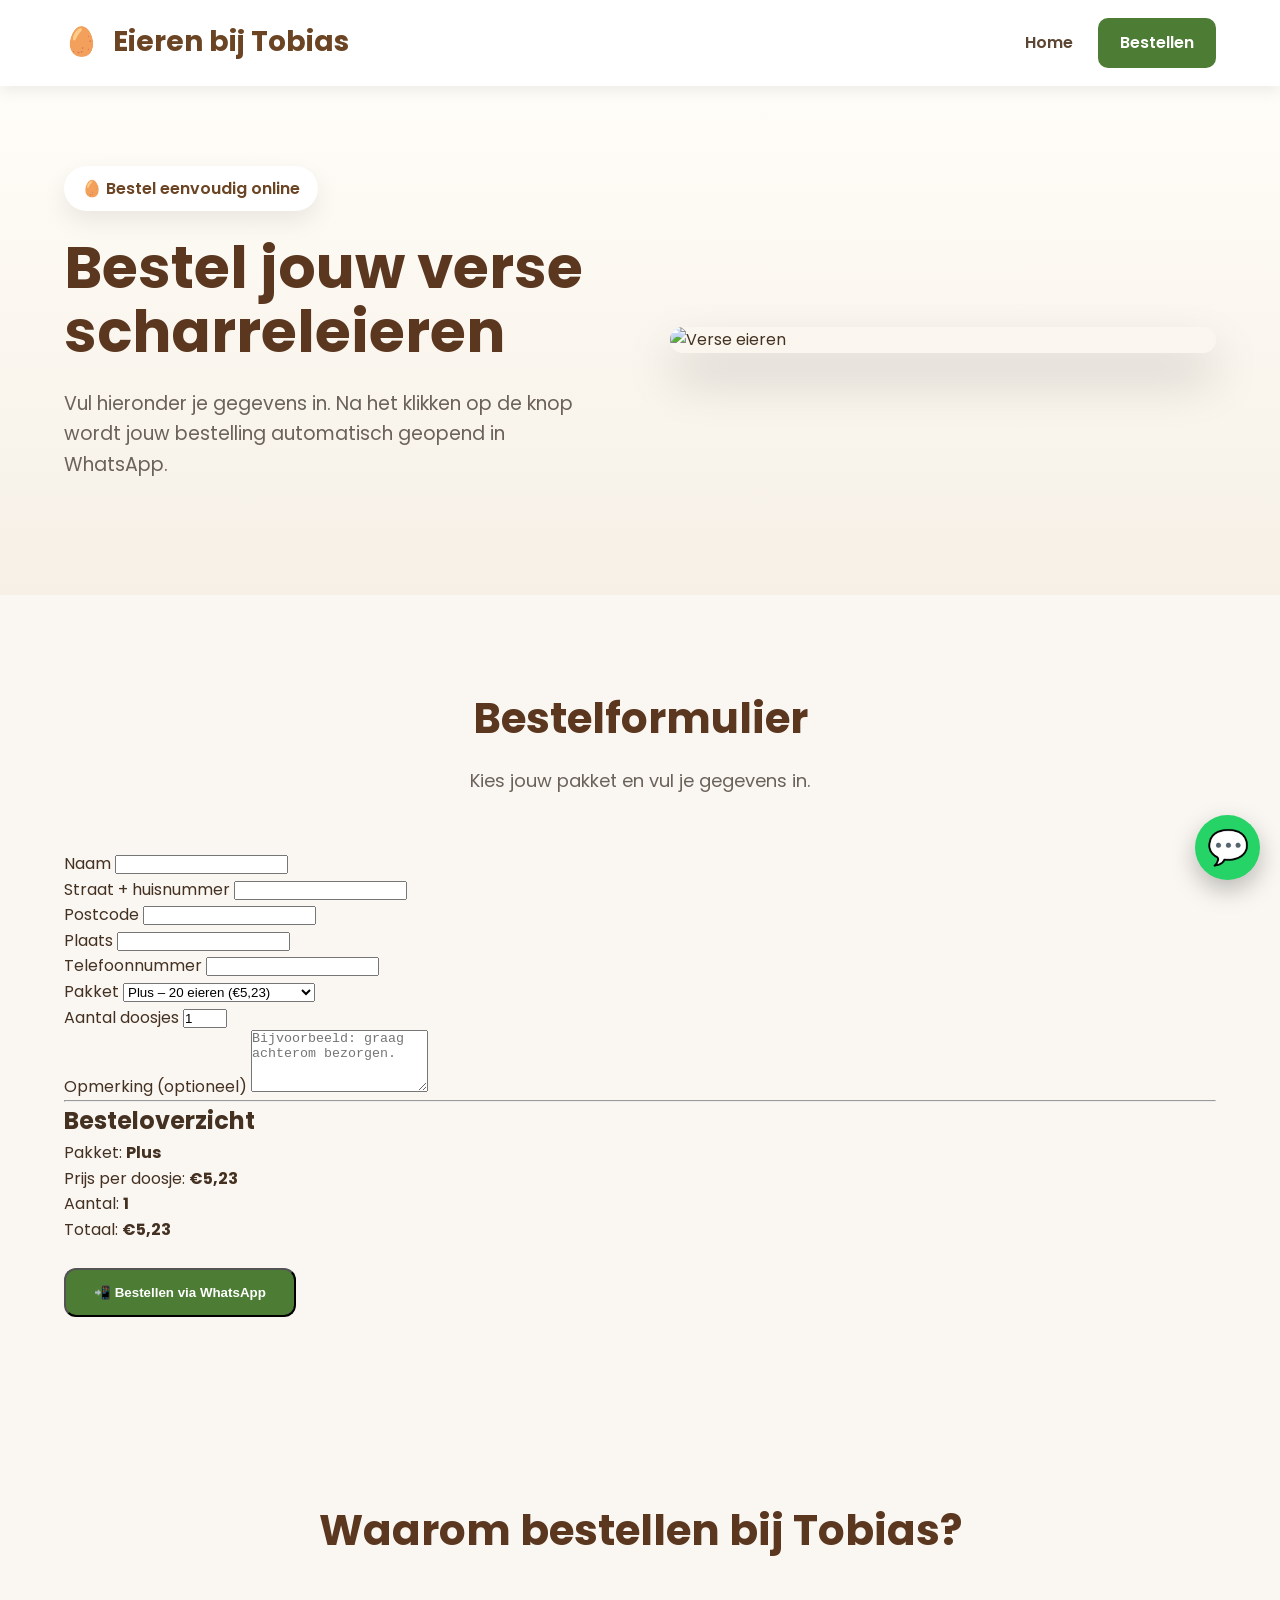
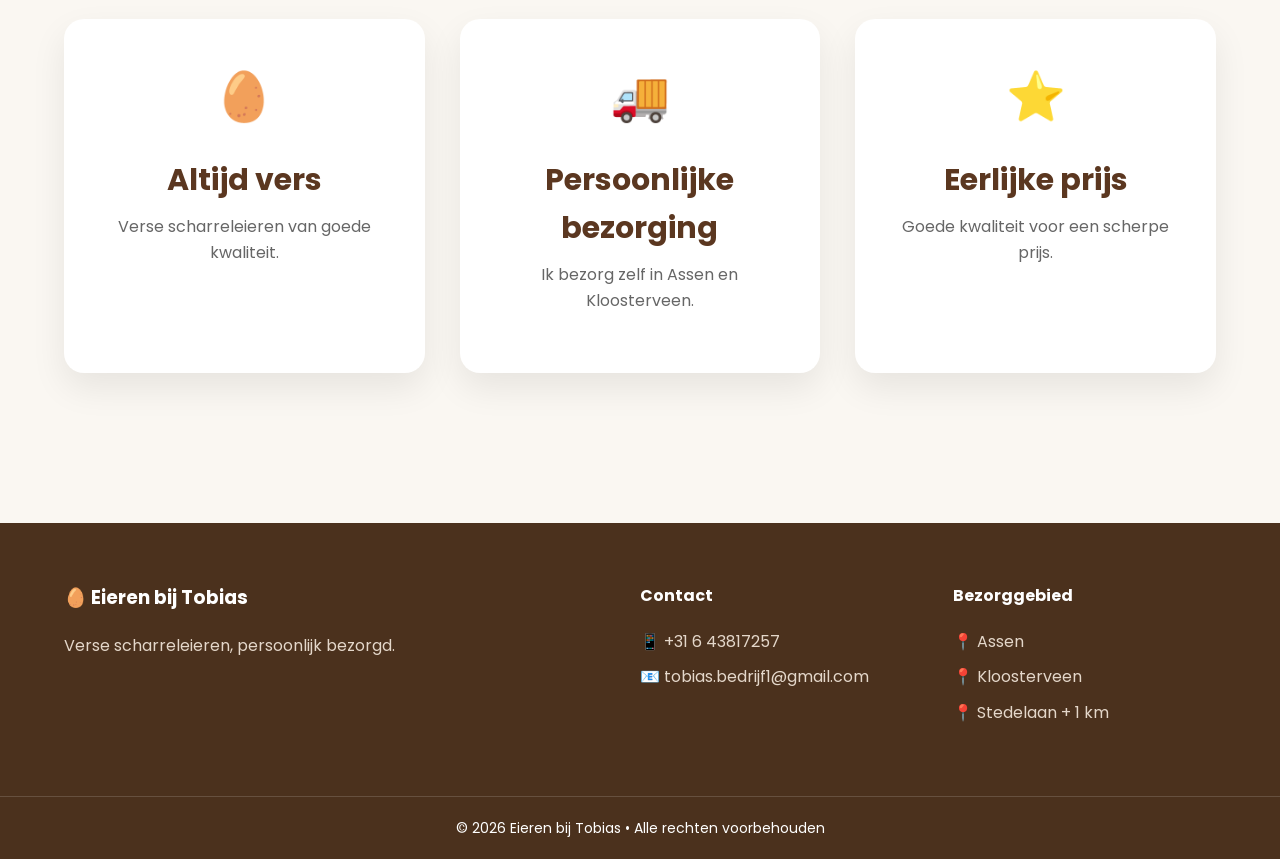
==== bestellen.html @ 635466a1 "Add files via upload" ====
<!DOCTYPE html>
<html lang="nl">

<head>

<meta charset="UTF-8">
<meta name="viewport" content="width=device-width, initial-scale=1.0">

<title>Bestellen | Eieren bij Tobias</title>

<meta name="description" content="Bestel verse scharreleieren bij Eieren bij Tobias.">

<link rel="stylesheet" href="style.css">

<link rel="preconnect" href="https://fonts.googleapis.com">

<link rel="preconnect" href="https://fonts.gstatic.com" crossorigin>

<link href="https://fonts.googleapis.com/css2?family=Poppins:wght@300;400;600;700&display=swap" rel="stylesheet">

</head>

<body>

<header>

<div class="container">

<div class="logo">

🥚 <span>Eieren bij Tobias</span>

</div>

<nav>

<a href="index.html">Home</a>

<a href="bestellen.html" class="nav-button">

Bestellen

</a>

</nav>

</div>

</header>

<section class="hero">

<div class="container hero-grid">

<div class="hero-text">

<div class="hero-label">

🥚 Bestel eenvoudig online

</div>

<h1>

Bestel jouw verse scharreleieren

</h1>

<p>

Vul hieronder je gegevens in.
Na het klikken op de knop wordt jouw bestelling automatisch geopend in WhatsApp.

</p>

</div>

<div class="hero-image">

<img src="https://images.unsplash.com/photo-1506976785307-8732e854ad03?auto=format&fit=crop&w=1200&q=80" alt="Verse eieren">

</div>

</div>

</section>

<section>

<div class="container">

<div class="section-title">

<h2>Bestelformulier</h2>

<p>

Kies jouw pakket en vul je gegevens in.

</p>

</div>

<form id="bestelForm">

<div class="form-group">

<label for="naam">Naam</label>

<input
type="text"
id="naam"
required>

</div>

<div class="form-group">

<label for="adres">Straat + huisnummer</label>

<input
type="text"
id="adres"
required>

</div>

<div class="form-group">

<label for="postcode">Postcode</label>

<input
type="text"
id="postcode"
required>

</div>

<div class="form-group">

<label for="plaats">Plaats</label>

<input
type="text"
id="plaats"
required>

</div>

<div class="form-group">

<label for="telefoon">Telefoonnummer</label>

<input
type="tel"
id="telefoon"
required>

</div>

<div class="form-group">

<label for="pakket">

Pakket

</label>

<select id="pakket">

<option value="2.70">

Basic – 10 eieren (€2,70)

</option>

<option value="5.23" selected>

Plus – 20 eieren (€5,23)

</option>

<option value="7.61">

Premium – 30 eieren (€7,61)

</option>

</select>

</div>

<div class="form-group">

<label for="aantal">

Aantal doosjes

</label>

<input
type="number"
id="aantal"
value="1"
min="1"
max="25">

</div>

<div class="form-group">

    <label for="opmerking">

        Opmerking (optioneel)

    </label>

    <textarea
        id="opmerking"
        rows="4"
        placeholder="Bijvoorbeeld: graag achterom bezorgen."></textarea>

</div>

<hr>

<div class="bestel-overzicht">

    <h2>Besteloverzicht</h2>

    <p>

        Pakket:
        <strong id="overzichtPakket">Plus</strong>

    </p>

    <p>

        Prijs per doosje:
        <strong id="prijsPerDoos">€5,23</strong>

    </p>

    <p>

        Aantal:
        <strong id="overzichtAantal">1</strong>

    </p>

    <p class="totaal">

        Totaal:
        <strong id="totaalPrijs">€5,23</strong>

    </p>

</div>

<br>

<button
    type="button"
    class="button"
    onclick="verstuurBestelling()">

    📲 Bestellen via WhatsApp

</button>

</form>

</div>

</section>

<section>

<div class="container">

<div class="section-title">

<h2>Waarom bestellen bij Tobias?</h2>

</div>

<div class="pricing-grid">

<div class="prijs-kaart">

<div class="kaart-icoon">🥚</div>

<h3>Altijd vers</h3>

<p>

Verse scharreleieren van goede kwaliteit.

</p>

</div>

<div class="prijs-kaart">

<div class="kaart-icoon">🚚</div>

<h3>Persoonlijke bezorging</h3>

<p>

Ik bezorg zelf in Assen en Kloosterveen.

</p>

</div>

<div class="prijs-kaart">

<div class="kaart-icoon">⭐</div>

<h3>Eerlijke prijs</h3>

<p>

Goede kwaliteit voor een scherpe prijs.

</p>

</div>

</div>

</div>

</section>

<footer>

<div class="container footer-grid">

<div>

<h3>🥚 Eieren bij Tobias</h3>

<p>

Verse scharreleieren,
persoonlijk bezorgd.

</p>

</div>

<div>

<h4>Contact</h4>

<p>📱 +31 6 43817257</p>

<p>📧 tobias.bedrijf1@gmail.com</p>

</div>

<div>

<h4>Bezorggebied</h4>

<p>📍 Assen</p>

<p>📍 Kloosterveen</p>

<p>📍 Stedelaan + 1 km</p>

</div>

</div>

<div class="copyright">

<p>

© 2026 Eieren bij Tobias

</p>

</div>

</footer>

<a
href="https://wa.me/31643817257"
class="whatsapp-float"
target="_blank">

💬

</a>

<script src="script.js"></script>

</body>
</html>
---- style.css ----
/* ==========================================
   EIEREN BIJ TOBIAS
   style.css
========================================== */

/* ---------- RESET ---------- */

*{
    margin:0;
    padding:0;
    box-sizing:border-box;
}

html{
    scroll-behavior:smooth;
}

body{
    font-family:'Poppins',sans-serif;
    background:#faf7f2;
    color:#443122;
    line-height:1.6;
}

img{
    max-width:100%;
    display:block;
}

a{
    text-decoration:none;
}

ul{
    list-style:none;
}

/* ---------- CONTAINER ---------- */

.container{
    width:90%;
    max-width:1200px;
    margin:auto;
}

/* ---------- HEADER ---------- */

header{
    background:#ffffff;
    position:sticky;
    top:0;
    z-index:999;
    box-shadow:0 4px 15px rgba(0,0,0,.08);
}

header .container{
    display:flex;
    justify-content:space-between;
    align-items:center;
    padding:18px 0;
}

.logo{
    font-size:28px;
    font-weight:700;
    color:#6b4423;
}

.logo span{
    margin-left:8px;
}

nav{
    display:flex;
    align-items:center;
    gap:25px;
}

nav a{
    color:#5c4633;
    font-weight:600;
    transition:.3s;
}

nav a:hover{
    color:#8b5a2b;
}

.nav-button{

    background:#4d7c35;
    color:white;
    padding:12px 22px;
    border-radius:10px;

}

.nav-button:hover{

    background:#3e652b;
    color:white;

}

/* ---------- HERO ---------- */

.hero{

    padding:80px 0;
    background:linear-gradient(180deg,#fffdf8,#f6f0e6);

}

.hero-grid{

    display:grid;
    grid-template-columns:1fr 1fr;
    gap:60px;
    align-items:center;

}

.hero-label{

    display:inline-block;

    background:#fff;

    color:#6b4423;

    padding:10px 18px;

    border-radius:40px;

    font-weight:600;

    box-shadow:0 10px 25px rgba(0,0,0,.08);

    margin-bottom:25px;

}

.hero-text h1{

    font-size:58px;

    line-height:1.1;

    color:#5b3720;

    margin-bottom:25px;

}

.hero-text p{

    font-size:19px;

    color:#6b625a;

    margin-bottom:35px;

}

.hero-buttons{

    display:flex;

    gap:15px;

    flex-wrap:wrap;

    margin-bottom:40px;

}

.button{

    background:#4d7c35;

    color:white;

    padding:15px 28px;

    border-radius:12px;

    font-weight:600;

    transition:.3s;

    display:inline-block;

}

.button:hover{

    transform:translateY(-3px);

    background:#3c6229;

}

.button.secondary{

    background:white;

    color:#4d7c35;

    border:2px solid #4d7c35;

}

.button.secondary:hover{

    background:#4d7c35;

    color:white;

}

.hero-info{

    display:flex;

    gap:40px;

}

.hero-info div{

    display:flex;

    flex-direction:column;

}

.hero-info strong{

    font-size:34px;

    color:#8b5a2b;

}

.hero-info span{

    color:#666;

    font-size:15px;

}

.hero-image img{

    border-radius:25px;

    box-shadow:0 25px 50px rgba(0,0,0,.18);

}

/* ---------- TITELS ---------- */

.section-title{

    text-align:center;

    margin-bottom:55px;

}

.section-title h2{

    font-size:42px;

    color:#5b3720;

    margin-bottom:15px;

}

.section-title p{

    color:#6b625a;

    font-size:18px;

}

section{

    padding:90px 0;

}

/* ==========================================
   PRIJSKAARTEN
========================================== */

.pricing-grid{
    display:grid;
    grid-template-columns:repeat(auto-fit,minmax(300px,1fr));
    gap:35px;
}

.prijs-kaart{
    background:#fff;
    border-radius:20px;
    padding:40px 30px;
    text-align:center;
    box-shadow:0 15px 35px rgba(0,0,0,.08);
    transition:.35s;
    position:relative;
}

.prijs-kaart:hover{
    transform:translateY(-10px);
}

.prijs-kaart.populair{
    border:3px solid #e6b422;
    transform:scale(1.03);
}

.prijs-kaart.populair:hover{
    transform:scale(1.06);
}

.populair-label{
    position:absolute;
    top:-15px;
    left:50%;
    transform:translateX(-50%);
    background:#e6b422;
    color:#fff;
    padding:8px 18px;
    border-radius:30px;
    font-size:14px;
    font-weight:600;
}

.kaart-icoon{
    font-size:48px;
    margin-bottom:20px;
}

.prijs-kaart h3{
    font-size:30px;
    color:#5b3720;
    margin-bottom:10px;
}

.kaart-prijs{
    font-size:44px;
    color:#4d7c35;
    font-weight:700;
    margin:20px 0;
}

.prijs-kaart p{
    color:#666;
    margin-bottom:20px;
}

.prijs-kaart li{
    padding:8px 0;
    color:#555;
}

.prijs-kaart .button{
    width:100%;
    margin-top:25px;
}

/* ==========================================
   OVER TOBIAS
========================================== */

.over-grid{
    display:grid;
    grid-template-columns:1fr 1fr;
    gap:60px;
    align-items:center;
}

.over-grid h2{
    font-size:40px;
    color:#5b3720;
    margin-bottom:20px;
}

.over-grid p{
    margin-bottom:20px;
    color:#666;
}

.over-grid img{
    border-radius:20px;
    box-shadow:0 20px 40px rgba(0,0,0,.12);
}

/* ==========================================
   BEZORGGEBIED
========================================== */

.bezorging-grid{
    display:grid;
    grid-template-columns:repeat(auto-fit,minmax(280px,1fr));
    gap:30px;
}

.bezorg-box{
    background:#fff;
    border-radius:18px;
    padding:30px;
    box-shadow:0 12px 30px rgba(0,0,0,.08);
    transition:.3s;
}

.bezorg-box:hover{
    transform:translateY(-6px);
}

.bezorg-box h3{
    color:#5b3720;
    margin-bottom:15px;
}

.bezorg-box p{
    color:#666;
}

.bezorg-box li{
    padding:8px 0;
    color:#666;
}

/* ==========================================
   ALGEMENE KAARTEN
========================================== */

.review,
.contact-card,
.faq-item{
    background:#fff;
    border-radius:18px;
    padding:30px;
    box-shadow:0 12px 30px rgba(0,0,0,.08);
}

.review,
.contact-card{
    transition:.3s;
}

.review:hover,
.contact-card:hover{
    transform:translateY(-6px);
}

/* ==========================================
   REVIEWS
========================================== */

.reviews-grid{
    display:grid;
    grid-template-columns:repeat(auto-fit,minmax(280px,1fr));
    gap:30px;
}

.review{
    text-align:center;
}

.review p{
    margin:20px 0;
    color:#666;
    font-style:italic;
}

.review strong{
    color:#5b3720;
}

/* ==========================================
   FAQ
========================================== */

.faq{
    display:grid;
    gap:20px;
}

.faq-item h3{
    color:#5b3720;
    margin-bottom:10px;
}

.faq-item p{
    color:#666;
}

/* ==========================================
   CONTACT
========================================== */

.contact-grid{
    display:grid;
    grid-template-columns:repeat(auto-fit,minmax(280px,1fr));
    gap:30px;
}

.contact-card{
    text-align:center;
}

.contact-card h3{
    margin-bottom:15px;
    color:#5b3720;
}

.contact-card p{
    margin-bottom:25px;
    color:#666;
}

/* ==========================================
   FOOTER
========================================== */

footer{
    background:#4b311d;
    color:#fff;
    margin-top:60px;
}

.footer-grid{
    display:grid;
    grid-template-columns:2fr 1fr 1fr;
    gap:50px;
    padding:60px 0;
}

.footer-grid h3,
.footer-grid h4{
    margin-bottom:20px;
}

.footer-grid p{
    color:#e4d7ca;
    margin-bottom:10px;
}

.footer-grid ul{
    padding:0;
}

.footer-grid li{
    margin-bottom:10px;
}

.footer-grid a{
    color:#f4ede4;
    transition:.3s;
}

.footer-grid a:hover{
    color:#ffd166;
}

.copyright{
    text-align:center;
    padding:20px;
    border-top:1px solid rgba(255,255,255,.15);
    font-size:14px;
}

/* ==========================================
   ANIMATIES
========================================== */

.prijs-kaart,
.bezorg-box,
.review,
.contact-card,
.button{
    transition:all .3s ease;
}

img:hover{
    transform:scale(1.02);
    transition:.4s;
}

/* ==========================================
   RESPONSIVE
========================================== */

@media (max-width:992px){

.hero-grid,
.over-grid{
    grid-template-columns:1fr;
    text-align:center;
}

.hero-buttons{
    justify-content:center;
}

.hero-info{
    justify-content:center;
}

.footer-grid{
    grid-template-columns:1fr;
    text-align:center;
}

nav{
    gap:15px;
    flex-wrap:wrap;
    justify-content:center;
}

}

@media (max-width:768px){

.hero{
    padding:60px 0;
}

.hero-text h1{
    font-size:38px;
}

.section-title h2{
    font-size:32px;
}

.hero-info{
    flex-direction:column;
    gap:20px;
}

.prijs-kaart.populair{
    transform:none;
}

.prijs-kaart.populair:hover{
    transform:translateY(-10px);
}

.button{
    width:100%;
    text-align:center;
}

}

@media (max-width:600px){

header .container{
    flex-direction:column;
    gap:20px;
}

.logo{
    font-size:24px;
}

nav{
    flex-direction:column;
    width:100%;
}

nav a,
.nav-button{
    width:100%;
    text-align:center;
}

.hero-text h1{
    font-size:32px;
}

.hero-text p{
    font-size:17px;
}

}

/* ==============================
   VASTE WHATSAPP-KNOP
============================== */

.whatsapp-float{

position:fixed;

right:20px;

bottom:20px;

width:65px;

height:65px;

background:#25D366;

border-radius:50%;

display:flex;

justify-content:center;

align-items:center;

font-size:34px;

color:white;

box-shadow:0 10px 25px rgba(0,0,0,.25);

z-index:9999;

transition:.3s;

}

.whatsapp-float:hover{

transform:scale(1.1);

background:#1da851;

}

/* ==========================
   HAMBURGER MENU
========================== */

.menu-toggle{
display:none;
background:none;
border:none;
font-size:32px;
cursor:pointer;
color:#5b3720;
}

@media (max-width:768px){

.menu-toggle{
display:block;
}

nav{
display:none;
flex-direction:column;
width:100%;
margin-top:20px;
}

nav.open{
display:flex;
}

}
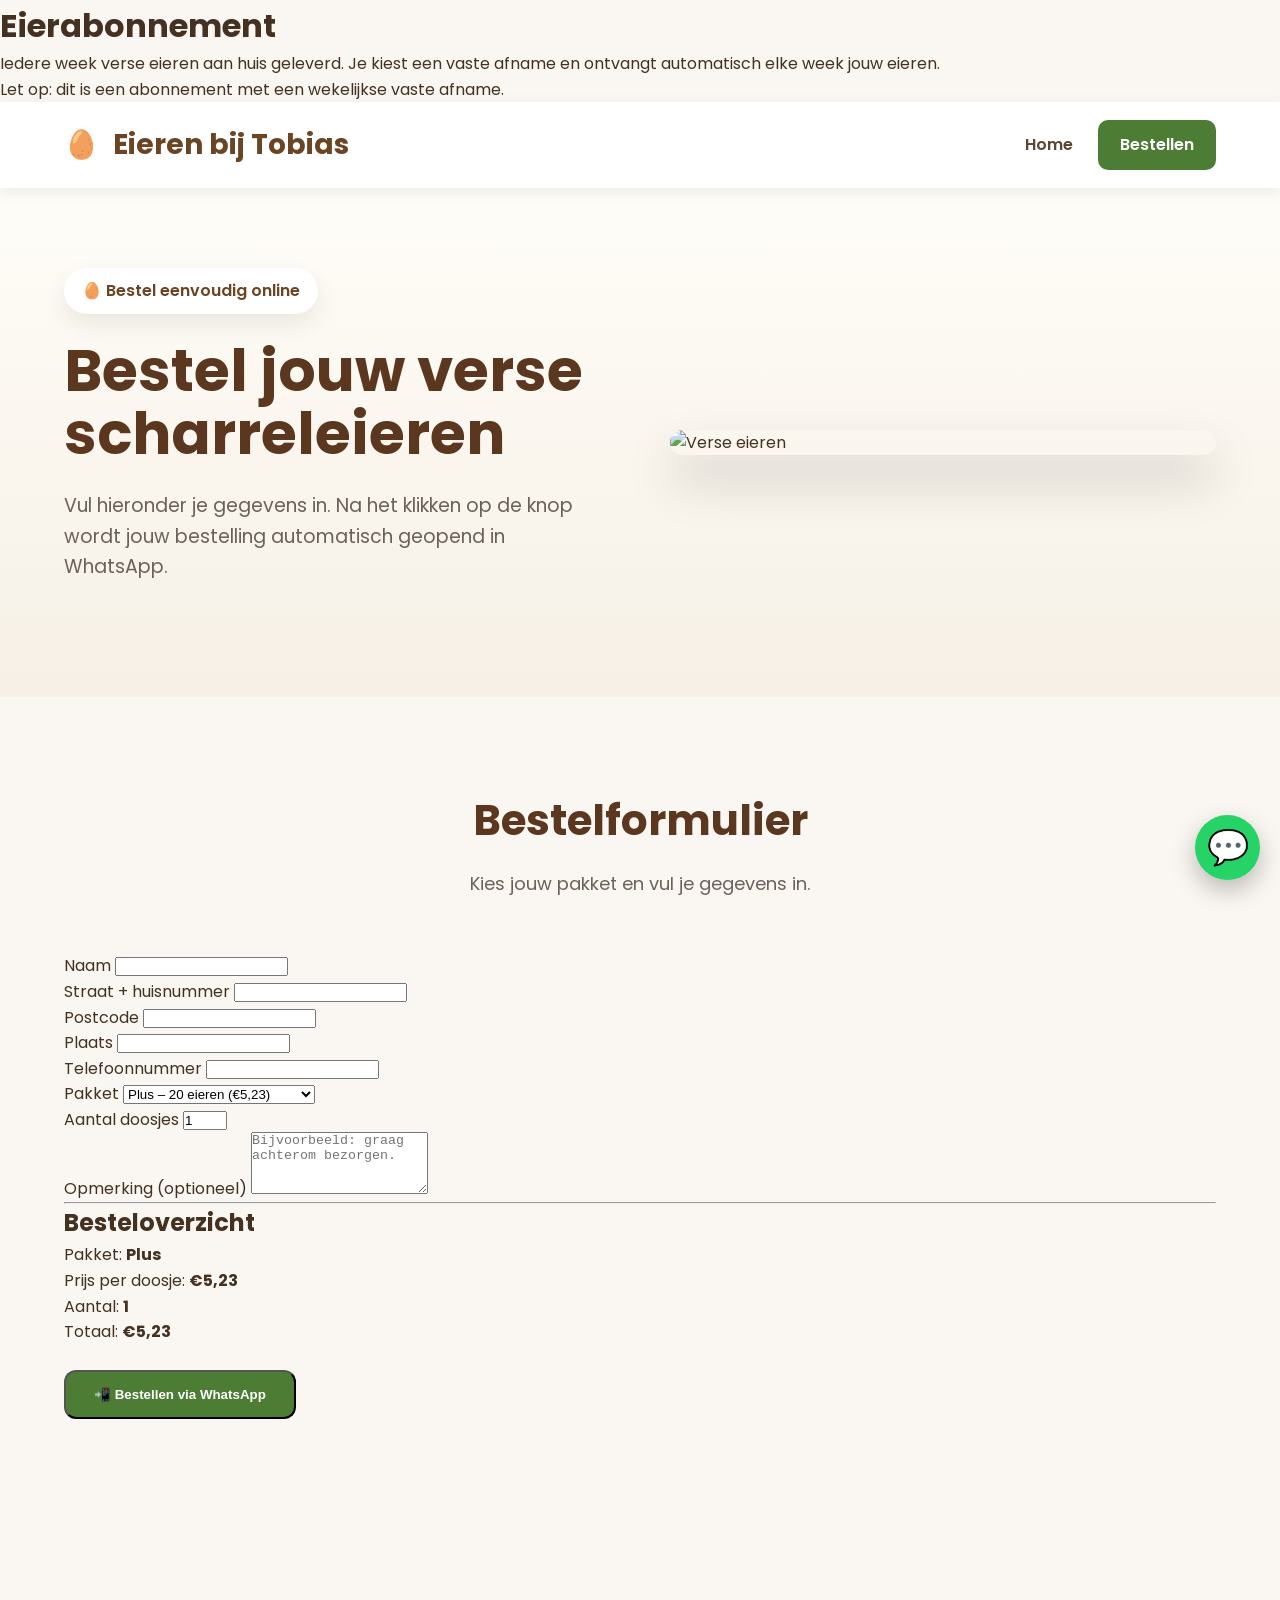
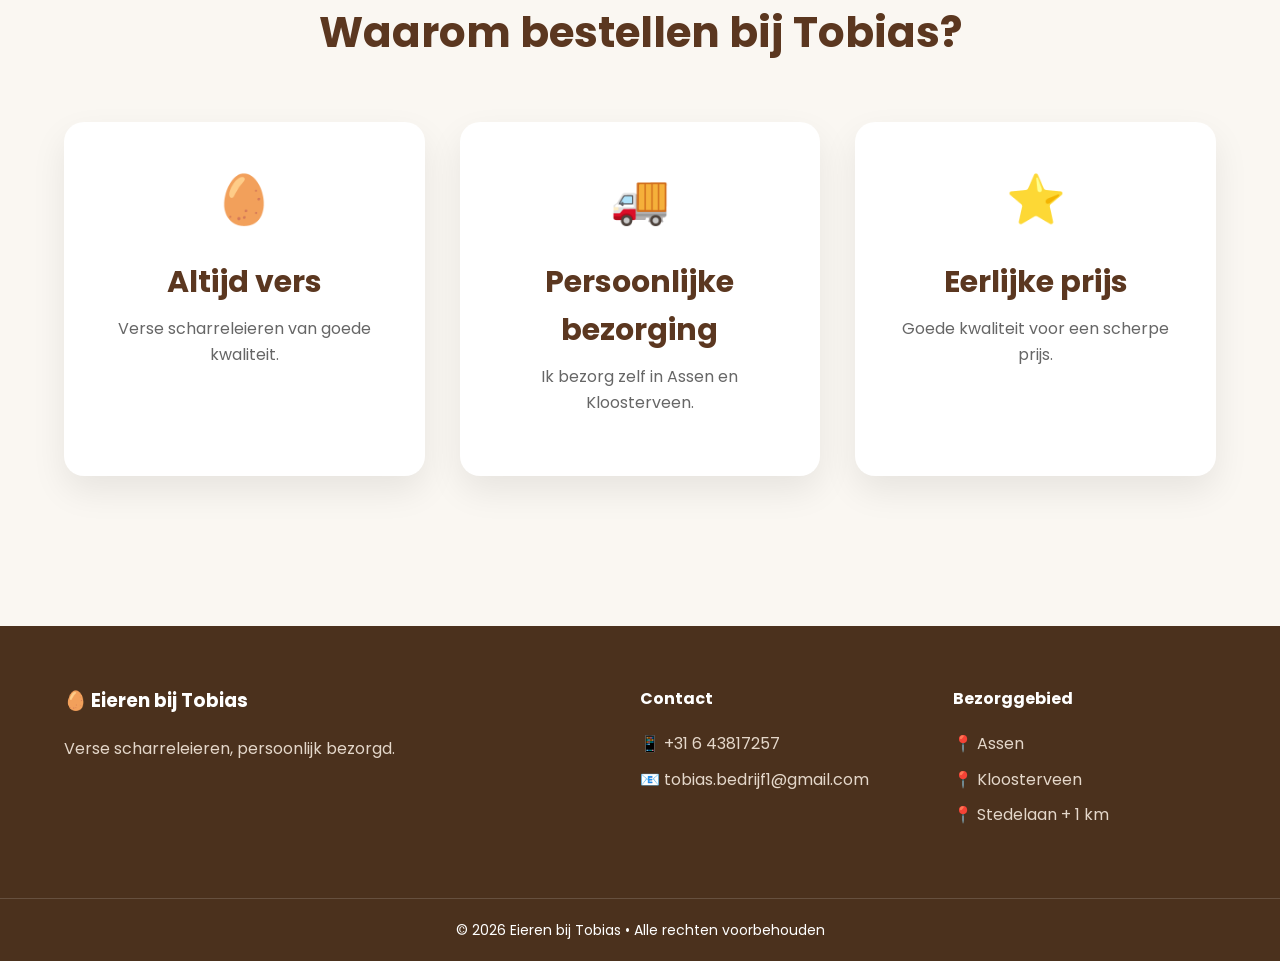
==== commit ceb4db4b: "Add files via upload" ====
--- a/bestellen.html
+++ b/bestellen.html
@@ -7,7 +7,16 @@
 <meta name="viewport" content="width=device-width, initial-scale=1.0">
 
 <title>Bestellen | Eieren bij Tobias</title>
-
+<h1>Eierabonnement</h1>
+
+<p class="abonnement-tekst">
+  Iedere week verse eieren aan huis geleverd.
+  Je kiest een vaste afname en ontvangt automatisch elke week jouw eieren.
+</p>
+
+<p class="abonnement-letop">
+  Let op: dit is een abonnement met een wekelijkse vaste afname.
+</p>
 <meta name="description" content="Bestel verse scharreleieren bij Eieren bij Tobias.">
 
 <link rel="stylesheet" href="style.css">
